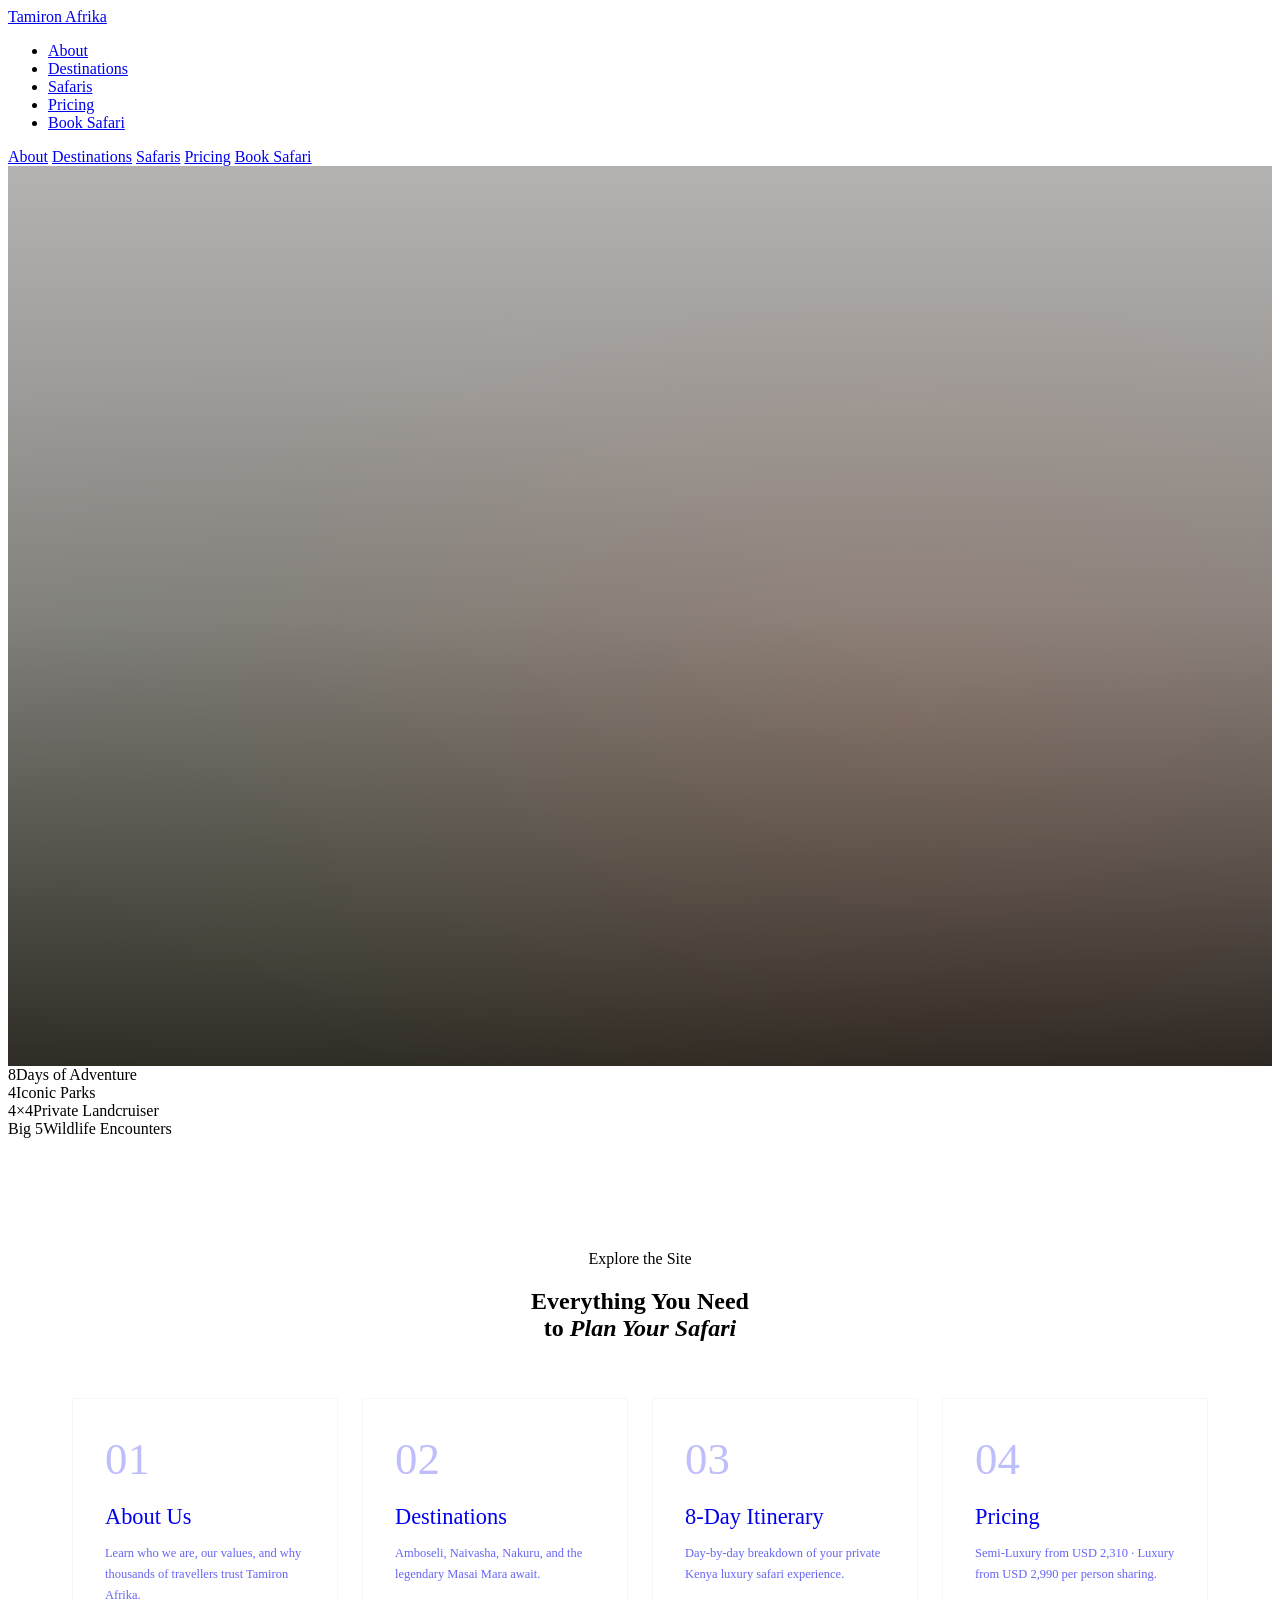
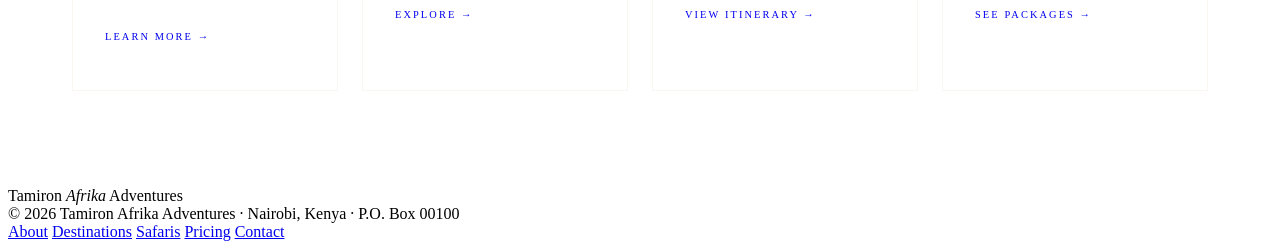
==== Index.HTML @ 61989f5f "first commit" ====
<!DOCTYPE html>
<html lang="en">
<head>
  <meta charset="UTF-8">
  <meta name="viewport" content="width=device-width, initial-scale=1.0">
  <title>Tamiron Afrika Adventures — Private Luxury Safaris in Kenya</title>
  <link rel="stylesheet" href="css/style.css">
  <style>
    /* ── HERO ── */
    #hero {
      position: relative;
      height: 100vh;
      min-height: 680px;
      display: flex;
      align-items: center;
      justify-content: center;
      overflow: hidden;
    }

    .hero-bg {
      position: absolute;
      inset: 0;
      background:
        radial-gradient(ellipse at 70% 60%, rgba(212,98,42,0.12) 0%, transparent 60%),
        radial-gradient(ellipse at 20% 80%, rgba(74,92,58,0.18) 0%, transparent 50%),
        linear-gradient(180deg, rgba(15,10,5,0.3) 0%, rgba(15,10,5,0.5) 50%, rgba(15,10,5,0.9) 100%),
        url('https://www.awf.org/sites/default/files/2025-08/Ariel%20Gakunga_KE_Amboseli%20Recce_March_2025--2%20%281%29-2.jpg');
      background-size: cover;
      background-position: center bottom;
      transform: scale(1.05);
      transition: transform 8s ease-out;
    }

    #hero.loaded .hero-bg { transform: scale(1); }

    .hero-content {
      position: relative;
      z-index: 2;
      text-align: center;
      padding: 0 2rem;
      max-width: 900px;
    }

    .hero-eyebrow {
      font-size: 0.7rem;
      letter-spacing: 0.35em;
      text-transform: uppercase;
      color: var(--gold);
      margin-bottom: 1.6rem;
      opacity: 0;
      transform: translateY(20px);
      animation: fadeUp 0.9s 0.3s forwards;
    }

    .hero-title {
      font-family: 'Cormorant Garamond', serif;
      font-size: clamp(3.2rem, 7vw, 6.5rem);
      font-weight: 300;
      line-height: 1.05;
      color: var(--ivory);
      margin-bottom: 1.6rem;
      opacity: 0;
      transform: translateY(30px);
      animation: fadeUp 1s 0.55s forwards;
    }

    .hero-title em { font-style: italic; color: var(--sand); }

    .hero-sub {
      font-size: 0.82rem;
      letter-spacing: 0.15em;
      color: var(--fog);
      opacity: 0;
      max-width: 520px;
      margin: 0 auto 2.8rem;
      animation: fadeUp 0.9s 0.8s forwards;
      transform: translateY(20px);
    }

    .hero-actions {
      display: flex;
      gap: 1.2rem;
      justify-content: center;
      flex-wrap: wrap;
      opacity: 0;
      animation: fadeUp 0.9s 1.05s forwards;
      transform: translateY(20px);
    }

    .hero-scroll {
      position: absolute;
      bottom: 2.5rem;
      left: 50%;
      transform: translateX(-50%);
      display: flex;
      flex-direction: column;
      align-items: center;
      gap: 0.5rem;
      opacity: 0;
      animation: fadeIn 1s 1.6s forwards;
    }

    .hero-scroll span {
      font-size: 0.6rem;
      letter-spacing: 0.3em;
      text-transform: uppercase;
      color: var(--sand);
    }

    .scroll-line {
      width: 1px;
      height: 40px;
      background: linear-gradient(var(--gold), transparent);
      animation: scrollPulse 2s infinite;
    }

    /* ── QUICK LINKS GRID ── */
    .quick-links {
      background: var(--night);
      padding: 6rem 4rem;
    }

    .quick-links-header {
      text-align: center;
      margin-bottom: 3.5rem;
    }

    .quick-grid {
      display: grid;
      grid-template-columns: repeat(4, 1fr);
      gap: 1.5rem;
      max-width: 1300px;
      margin: 0 auto;
    }

    .quick-card {
      border: 1px solid rgba(212,184,150,0.12);
      padding: 2.4rem 2rem;
      text-decoration: none;
      display: block;
      transition: border-color 0.3s, transform 0.3s;
      position: relative;
      overflow: hidden;
    }

    .quick-card::before {
      content: '';
      position: absolute;
      inset: 0;
      background: rgba(191,155,77,0.04);
      opacity: 0;
      transition: opacity 0.3s;
    }

    .quick-card:hover { border-color: rgba(212,184,150,0.4); transform: translateY(-4px); }
    .quick-card:hover::before { opacity: 1; }

    .quick-card-num {
      font-family: 'Cormorant Garamond', serif;
      font-size: 2.8rem;
      color: var(--gold);
      opacity: 0.25;
      line-height: 1;
      margin-bottom: 1.2rem;
    }

    .quick-card-title {
      font-family: 'Cormorant Garamond', serif;
      font-size: 1.4rem;
      font-weight: 300;
      color: var(--ivory);
      margin-bottom: 0.6rem;
    }

    .quick-card-desc {
      font-size: 0.78rem;
      color: var(--fog);
      opacity: 0.6;
      line-height: 1.7;
    }

    .quick-card-arrow {
      margin-top: 1.5rem;
      font-size: 0.65rem;
      letter-spacing: 0.2em;
      text-transform: uppercase;
      color: var(--gold);
    }

    @media (max-width: 900px) { .quick-grid { grid-template-columns: 1fr 1fr; } }
    @media (max-width: 500px) { .quick-grid { grid-template-columns: 1fr; } }
  </style>
</head>
<body>

  <!-- NAV -->
  <div class="cursor" id="cursor"></div>
  <div class="cursor-ring" id="cursorRing"></div>

  <nav id="navbar">
    <a href="index.html" class="nav-logo">Tamiron <span>Afrika</span></a>
    <ul class="nav-links">
      <li><a href="pages/about.html">About</a></li>
      <li><a href="pages/destinations.html">Destinations</a></li>
      <li><a href="pages/safaris.html">Safaris</a></li>
      <li><a href="pages/pricing.html">Pricing</a></li>
      <li><a href="pages/book.html" class="nav-cta">Book Safari</a></li>
    </ul>
    <div class="hamburger" id="hamburger">
      <span></span><span></span><span></span>
    </div>
  </nav>

  <div class="mobile-nav" id="mobileNav">
    <a href="pages/about.html"        onclick="closeMobileNav()">About</a>
    <a href="pages/destinations.html" onclick="closeMobileNav()">Destinations</a>
    <a href="pages/safaris.html"      onclick="closeMobileNav()">Safaris</a>
    <a href="pages/pricing.html"      onclick="closeMobileNav()">Pricing</a>
    <a href="pages/book.html"         onclick="closeMobileNav()">Book Safari</a>
  </div>

  <!-- HERO -->
  <section id="hero">
    <div class="hero-bg"></div>
    <div class="hero-content">
      <p class="hero-eyebrow">Nairobi, Kenya · Est. Private Luxury Safaris</p>
      <h1 class="hero-title">Discover the <em>Wild Heart</em><br>of Africa</h1>
      <p class="hero-sub">Private luxury safaris across Kenya's most breathtaking landscapes — Amboseli, Naivasha, Nakuru &amp; the Masai Mara.</p>
      <div class="hero-actions">
        <a href="pages/safaris.html"  class="btn-primary">Explore Safaris</a>
        <a href="pages/book.html"     class="btn-ghost">Request a Quote</a>
      </div>
    </div>
    <div class="hero-scroll">
      <span>Scroll</span>
      <div class="scroll-line"></div>
    </div>
  </section>

  <!-- STATS STRIP -->
  <div class="stats-strip">
    <div class="stat reveal"><span class="stat-num">8</span><span class="stat-label">Days of Adventure</span></div>
    <div class="stat reveal"><span class="stat-num">4</span><span class="stat-label">Iconic Parks</span></div>
    <div class="stat reveal"><span class="stat-num">4×4</span><span class="stat-label">Private Landcruiser</span></div>
    <div class="stat reveal"><span class="stat-num">Big 5</span><span class="stat-label">Wildlife Encounters</span></div>
  </div>

  <!-- QUICK LINKS -->
  <div class="quick-links">
    <div class="quick-links-header reveal">
      <p class="section-label">Explore the Site</p>
      <h2 class="section-title" style="text-align:center">Everything You Need<br>to <em>Plan Your Safari</em></h2>
    </div>
    <div class="quick-grid">
      <a href="pages/about.html" class="quick-card reveal">
        <div class="quick-card-num">01</div>
        <h3 class="quick-card-title">About Us</h3>
        <p class="quick-card-desc">Learn who we are, our values, and why thousands of travellers trust Tamiron Afrika.</p>
        <p class="quick-card-arrow">Learn More →</p>
      </a>
      <a href="pages/destinations.html" class="quick-card reveal">
        <div class="quick-card-num">02</div>
        <h3 class="quick-card-title">Destinations</h3>
        <p class="quick-card-desc">Amboseli, Naivasha, Nakuru, and the legendary Masai Mara await.</p>
        <p class="quick-card-arrow">Explore →</p>
      </a>
      <a href="pages/safaris.html" class="quick-card reveal">
        <div class="quick-card-num">03</div>
        <h3 class="quick-card-title">8-Day Itinerary</h3>
        <p class="quick-card-desc">Day-by-day breakdown of your private Kenya luxury safari experience.</p>
        <p class="quick-card-arrow">View Itinerary →</p>
      </a>
      <a href="pages/pricing.html" class="quick-card reveal">
        <div class="quick-card-num">04</div>
        <h3 class="quick-card-title">Pricing</h3>
        <p class="quick-card-desc">Semi-Luxury from USD 2,310 · Luxury from USD 2,990 per person sharing.</p>
        <p class="quick-card-arrow">See Packages →</p>
      </a>
    </div>
  </div>

  <!-- FOOTER -->
  <footer>
    <div>
      <div class="footer-logo">Tamiron <em>Afrika</em> Adventures</div>
      <div class="footer-copy">© 2026 Tamiron Afrika Adventures · Nairobi, Kenya · P.O. Box 00100</div>
    </div>
    <div class="footer-links">
      <a href="pages/about.html">About</a>
      <a href="pages/destinations.html">Destinations</a>
      <a href="pages/safaris.html">Safaris</a>
      <a href="pages/pricing.html">Pricing</a>
      <a href="pages/book.html">Contact</a>
    </div>
  </footer>

  <script src="js/main.js"></script>
</body>
</html>
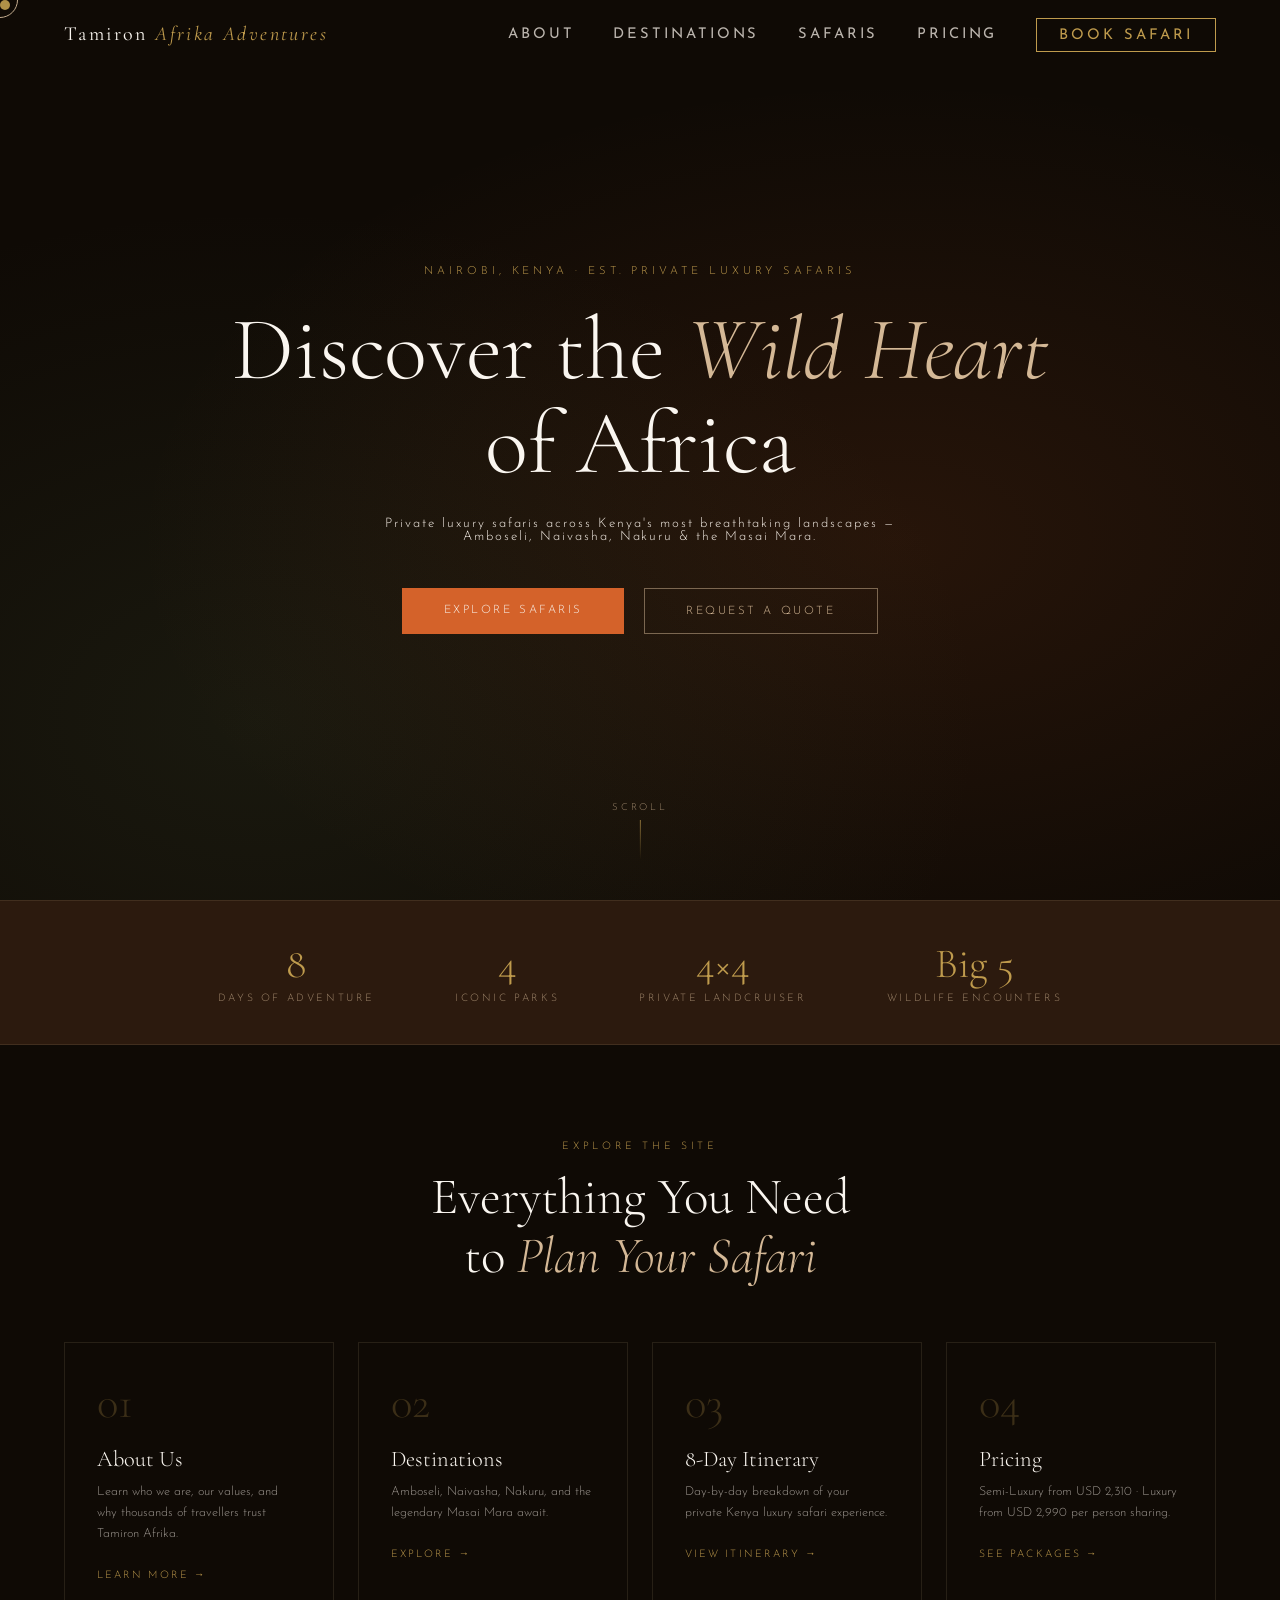
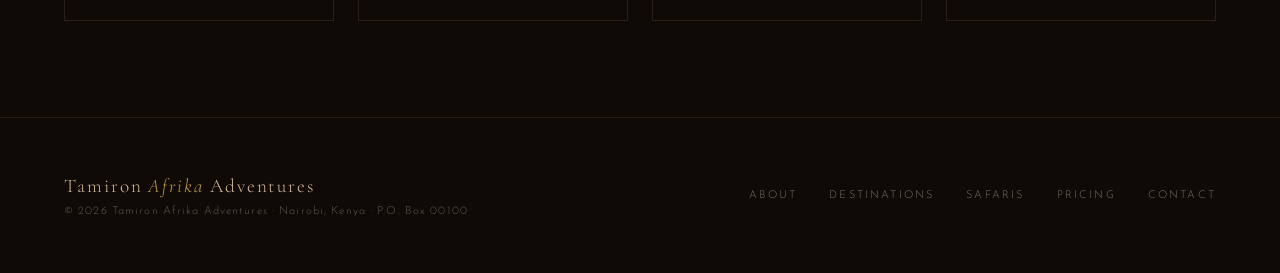
==== commit 00869010: "better styling" ====
--- a/Index.HTML
+++ b/Index.HTML
@@ -4,7 +4,494 @@
   <meta charset="UTF-8">
   <meta name="viewport" content="width=device-width, initial-scale=1.0">
   <title>Tamiron Afrika Adventures — Private Luxury Safaris in Kenya</title>
-  <link rel="stylesheet" href="css/style.css">
+  <style>
+/* ============================================================
+   TAMIRON AFRIKA ADVENTURES — style.css
+   Shared stylesheet for all pages
+   ============================================================ */
+
+/* ── GOOGLE FONTS ── */
+@import url('https://fonts.googleapis.com/css2?family=Cormorant+Garamond:ital,wght@0,300;0,400;0,600;1,300;1,400&family=Josefin+Sans:wght@200;300;400;600&display=swap');
+
+/* ── DESIGN TOKENS ── */
+:root {
+  --sand:     #D4B896;
+  --earth:    #8B5E3C;
+  --savannah: #C8A96E;
+  --dusk:     #2C1A0E;
+  --night:    #0F0A05;
+  --fog:      #F5EEE6;
+  --moss:     #4A5C3A;
+  --flame:    #D4622A;
+  --ivory:    #FAF6F0;
+  --gold:     #BF9B4D;
+}
+
+/* ── RESET ── */
+*, *::before, *::after {
+  margin: 0;
+  padding: 0;
+  box-sizing: border-box;
+}
+
+html {
+  scroll-behavior: smooth;
+  font-size: 16px;
+}
+
+body {
+  background: var(--night);
+  color: var(--fog);
+  font-family: 'Josefin Sans', sans-serif;
+  font-weight: 300;
+  overflow-x: hidden;
+  cursor: none;
+}
+
+img {
+  display: block;
+  max-width: 100%;
+}
+
+a {
+  color: inherit;
+  text-decoration: none;
+}
+
+/* ── CUSTOM CURSOR ── */
+.cursor {
+  position: fixed;
+  width: 10px;
+  height: 10px;
+  background: var(--gold);
+  border-radius: 50%;
+  pointer-events: none;
+  z-index: 9999;
+  transition: transform 0.1s ease;
+  mix-blend-mode: difference;
+}
+
+.cursor-ring {
+  position: fixed;
+  width: 36px;
+  height: 36px;
+  border: 1px solid var(--sand);
+  border-radius: 50%;
+  pointer-events: none;
+  z-index: 9998;
+  transition: all 0.18s ease;
+  mix-blend-mode: difference;
+}
+
+/* ── NAVIGATION ── */
+nav {
+  position: fixed;
+  top: 0;
+  left: 0;
+  right: 0;
+  z-index: 100;
+  padding: 1.4rem 4rem;
+  display: flex;
+  justify-content: space-between;
+  align-items: center;
+  transition: background 0.4s ease, padding 0.3s ease;
+}
+
+nav.scrolled {
+  background: rgba(92, 61, 30, 0.95);
+  backdrop-filter: blur(12px);
+  padding: 1rem 4rem;
+  border-bottom: 1px solid rgba(212, 184, 150, 0.15);
+}
+
+.nav-logo {
+  font-family: 'Cormorant Garamond', serif;
+  font-size: 1.25rem;
+  letter-spacing: 0.12em;
+  color: var(--ivory);
+  text-decoration: none;
+  font-weight: 400;
+}
+
+.nav-logo span {
+  color: var(--gold);
+  font-style: italic;
+}
+
+.nav-links {
+  display: flex;
+  gap: 2.4rem;
+  list-style: none;
+}
+
+.nav-links a {
+  color: var(--fog);
+  text-decoration: none;
+  font-size: 0.92rem;
+  letter-spacing: 0.2em;
+  text-transform: uppercase;
+  opacity: 0.75;
+  font-weight: 400;
+  transition: opacity 0.2s, color 0.2s;
+}
+
+.nav-links a:hover {
+  opacity: 1;
+  color: var(--gold);
+}
+
+.nav-links a.active {
+  opacity: 1;
+  color: var(--gold);
+}
+
+.nav-cta {
+  background: transparent;
+  border: 1px solid var(--gold);
+  color: var(--gold) !important;
+  padding: 0.55rem 1.4rem !important;
+  opacity: 1 !important;
+  transition: background 0.25s, color 0.25s !important;
+}
+
+.nav-cta:hover {
+  background: var(--gold) !important;
+  color: var(--night) !important;
+}
+
+/* Hamburger */
+.hamburger {
+  display: none;
+  flex-direction: column;
+  gap: 5px;
+  cursor: pointer;
+}
+
+.hamburger span {
+  width: 24px;
+  height: 1px;
+  background: var(--fog);
+  transition: all 0.3s;
+}
+
+/* ── MOBILE NAV OVERLAY ── */
+.mobile-nav {
+  display: none;
+  position: fixed;
+  inset: 0;
+  z-index: 90;
+  background: rgba(15, 10, 5, 0.98);
+  flex-direction: column;
+  align-items: center;
+  justify-content: center;
+  gap: 2.5rem;
+}
+
+.mobile-nav.open {
+  display: flex;
+}
+
+.mobile-nav a {
+  font-family: 'Cormorant Garamond', serif;
+  font-size: 2rem;
+  font-weight: 300;
+  color: var(--fog);
+  text-decoration: none;
+  letter-spacing: 0.08em;
+  transition: color 0.2s;
+}
+
+.mobile-nav a:hover {
+  color: var(--gold);
+}
+
+/* ── FOOTER ── */
+footer {
+  background: var(--night);
+  border-top: 1px solid rgba(212, 184, 150, 0.1);
+  padding: 3.5rem 4rem;
+  display: grid;
+  grid-template-columns: 1fr auto;
+  align-items: center;
+  gap: 2rem;
+}
+
+.footer-logo {
+  font-family: 'Cormorant Garamond', serif;
+  font-size: 1.2rem;
+  color: var(--sand);
+  letter-spacing: 0.1em;
+  margin-bottom: 0.5rem;
+}
+
+.footer-logo em {
+  color: var(--gold);
+  font-style: italic;
+}
+
+.footer-copy {
+  font-size: 0.7rem;
+  color: var(--fog);
+  opacity: 0.35;
+  letter-spacing: 0.1em;
+}
+
+.footer-links {
+  display: flex;
+  gap: 2rem;
+}
+
+.footer-links a {
+  font-size: 0.68rem;
+  letter-spacing: 0.2em;
+  text-transform: uppercase;
+  color: var(--fog);
+  opacity: 0.45;
+  text-decoration: none;
+  transition: opacity 0.2s;
+}
+
+.footer-links a:hover {
+  opacity: 0.9;
+}
+
+/* ── SHARED SECTION BASE ── */
+section {
+  padding: 7rem 4rem;
+}
+
+.section-label {
+  font-size: 0.65rem;
+  letter-spacing: 0.35em;
+  text-transform: uppercase;
+  color: var(--gold);
+  margin-bottom: 1rem;
+}
+
+.section-title {
+  font-family: 'Cormorant Garamond', serif;
+  font-size: clamp(2.2rem, 4vw, 3.4rem);
+  font-weight: 300;
+  line-height: 1.15;
+  color: var(--ivory);
+  margin-bottom: 1.5rem;
+}
+
+.section-title em {
+  font-style: italic;
+  color: var(--sand);
+}
+
+.section-body {
+  font-size: 0.88rem;
+  line-height: 1.9;
+  color: var(--fog);
+  opacity: 0.8;
+  max-width: 540px;
+}
+
+/* ── BUTTONS ── */
+.btn-primary {
+  background: var(--flame);
+  color: var(--ivory);
+  padding: 1rem 2.6rem;
+  font-family: 'Josefin Sans', sans-serif;
+  font-size: 0.72rem;
+  letter-spacing: 0.22em;
+  text-transform: uppercase;
+  border: none;
+  cursor: pointer;
+  text-decoration: none;
+  transition: background 0.25s, transform 0.2s;
+  display: inline-block;
+}
+
+.btn-primary:hover {
+  background: var(--earth);
+  transform: translateY(-2px);
+}
+
+.btn-ghost {
+  background: transparent;
+  color: var(--sand);
+  border: 1px solid rgba(212, 184, 150, 0.5);
+  padding: 1rem 2.6rem;
+  font-family: 'Josefin Sans', sans-serif;
+  font-size: 0.72rem;
+  letter-spacing: 0.22em;
+  text-transform: uppercase;
+  cursor: pointer;
+  text-decoration: none;
+  transition: border-color 0.25s, color 0.25s, transform 0.2s;
+  display: inline-block;
+}
+
+.btn-ghost:hover {
+  border-color: var(--sand);
+  color: var(--ivory);
+  transform: translateY(-2px);
+}
+
+/* ── SCROLL REVEAL ── */
+.reveal {
+  opacity: 0;
+  transform: translateY(30px);
+  transition: opacity 0.7s ease, transform 0.7s ease;
+}
+
+.reveal.visible {
+  opacity: 1;
+  transform: none;
+}
+
+/* ── PAGE HERO (inner pages) ── */
+.page-hero {
+  position: relative;
+  height: 38vh;
+  min-height: 280px;
+  display: flex;
+  align-items: flex-end;
+  justify-content: flex-start;
+  overflow: hidden;
+  padding: 3.5rem 4rem;
+}
+
+.page-hero-bg {
+  position: absolute;
+  inset: 0;
+  background-size: cover;
+  background-position: center;
+  transform: scale(1.04);
+  transition: transform 8s ease-out;
+}
+
+.page-hero-bg::after {
+  content: '';
+  position: absolute;
+  inset: 0;
+  background: linear-gradient(
+    to bottom,
+    rgba(15, 10, 5, 0.4) 0%,
+    rgba(15, 10, 5, 0.75) 100%
+  );
+}
+
+.page-hero.loaded .page-hero-bg {
+  transform: scale(1);
+}
+
+.page-hero-content {
+  position: relative;
+  z-index: 2;
+}
+
+.page-hero-eyebrow {
+  font-size: 0.65rem;
+  letter-spacing: 0.35em;
+  text-transform: uppercase;
+  color: var(--gold);
+  margin-bottom: 0.6rem;
+}
+
+.page-hero-title {
+  font-family: 'Cormorant Garamond', serif;
+  font-size: clamp(2.4rem, 5vw, 4.2rem);
+  font-weight: 300;
+  color: var(--ivory);
+  line-height: 1.05;
+}
+
+.page-hero-title em {
+  color: var(--sand);
+  font-style: italic;
+}
+
+/* ── KEYFRAMES ── */
+@keyframes fadeUp {
+  to { opacity: 1; transform: translateY(0); }
+}
+
+@keyframes fadeIn {
+  to { opacity: 0.7; }
+}
+
+@keyframes scrollPulse {
+  0%, 100% { opacity: 1; transform: scaleY(1); }
+  50%       { opacity: 0.4; transform: scaleY(0.7); }
+}
+
+/* ── STATS STRIP ── */
+.stats-strip {
+  background: var(--dusk);
+  border-top: 1px solid rgba(212, 184, 150, 0.12);
+  border-bottom: 1px solid rgba(212, 184, 150, 0.12);
+  padding: 2.4rem 4rem;
+  display: flex;
+  justify-content: center;
+  gap: 5rem;
+  flex-wrap: wrap;
+}
+
+.stat {
+  text-align: center;
+}
+
+.stat-num {
+  font-family: 'Cormorant Garamond', serif;
+  font-size: 2.6rem;
+  font-weight: 300;
+  color: var(--gold);
+  display: block;
+}
+
+.stat-label {
+  font-size: 0.65rem;
+  letter-spacing: 0.25em;
+  text-transform: uppercase;
+  color: var(--sand);
+  opacity: 0.7;
+}
+
+/* ── RESPONSIVE ── */
+@media (max-width: 1050px) {
+  #about         { grid-template-columns: 1fr; gap: 4rem; padding: 5rem 2.5rem; }
+  .itin-layout   { grid-template-columns: 1fr; gap: 2rem; }
+  .pricing-grid  { grid-template-columns: 1fr; max-width: 480px; }
+  .contact-wrap  { grid-template-columns: 1fr; gap: 3.5rem; }
+  .incl-layout   { grid-template-columns: 1fr; }
+  .dest-grid     { grid-template-columns: repeat(2, 1fr); }
+  .about-img-wrap { max-width: 500px; }
+}
+
+@media (max-width: 768px) {
+  nav, nav.scrolled { padding: 1.2rem 2rem; }
+  .nav-links        { display: none; }
+  .hamburger        { display: flex; }
+
+  section,
+  #about,
+  #itinerary,
+  #inclusions       { padding: 5rem 2rem; }
+
+  .stats-strip      { padding: 2rem; gap: 2.5rem; }
+  .dest-grid        { grid-template-columns: 1fr 1fr; gap: 0.8rem; }
+  .form-row         { grid-template-columns: 1fr; }
+  footer            { grid-template-columns: 1fr; gap: 1.5rem; }
+  .footer-links     { flex-wrap: wrap; gap: 1.2rem; }
+
+  #contact,
+  #pricing,
+  #destinations     { padding: 5rem 2rem; }
+
+  .page-hero        { padding: 2.5rem 2rem; }
+}
+
+@media (max-width: 480px) {
+  .dest-grid      { grid-template-columns: 1fr; }
+  .hero-actions   { flex-direction: column; align-items: center; }
+  .about-features { grid-template-columns: 1fr; }
+}
+  </style>
   <style>
     /* ── HERO ── */
     #hero {
@@ -198,7 +685,7 @@
   <div class="cursor-ring" id="cursorRing"></div>
 
   <nav id="navbar">
-    <a href="index.html" class="nav-logo">Tamiron <span>Afrika</span></a>
+    <a href="index.html" class="nav-logo">Tamiron <span>Afrika Adventures</span></a>
     <ul class="nav-links">
       <li><a href="pages/about.html">About</a></li>
       <li><a href="pages/destinations.html">Destinations</a></li>
@@ -294,6 +781,127 @@
     </div>
   </footer>
 
-  <script src="js/main.js"></script>
+  <script>
+/* ============================================================
+   TAMIRON AFRIKA ADVENTURES — main.js
+   Shared scripts for all pages
+   ============================================================ */
+
+/* ── CUSTOM CURSOR ── */
+(function initCursor() {
+  const cursor = document.getElementById('cursor');
+  const ring   = document.getElementById('cursorRing');
+  if (!cursor || !ring) return;
+
+  let mx = 0, my = 0, rx = 0, ry = 0;
+
+  document.addEventListener('mousemove', e => {
+    mx = e.clientX;
+    my = e.clientY;
+    cursor.style.left = mx - 5 + 'px';
+    cursor.style.top  = my - 5 + 'px';
+  });
+
+  (function animateRing() {
+    rx += (mx - rx - 18) * 0.18;
+    ry += (my - ry - 18) * 0.18;
+    ring.style.left = rx + 'px';
+    ring.style.top  = ry + 'px';
+    requestAnimationFrame(animateRing);
+  })();
+
+  document.querySelectorAll('a, button, input, select, textarea').forEach(el => {
+    el.addEventListener('mouseenter', () => {
+      cursor.style.transform = 'scale(2)';
+      ring.style.transform   = 'scale(1.5)';
+    });
+    el.addEventListener('mouseleave', () => {
+      cursor.style.transform = 'scale(1)';
+      ring.style.transform   = 'scale(1)';
+    });
+  });
+})();
+
+/* ── NAV SCROLL ── */
+(function initNav() {
+  const navbar = document.getElementById('navbar');
+  if (!navbar) return;
+  window.addEventListener('scroll', () => {
+    navbar.classList.toggle('scrolled', window.scrollY > 60);
+  });
+})();
+
+/* ── HERO KEN BURNS ── */
+(function initHero() {
+  const hero = document.getElementById('hero');
+  if (!hero) return;
+  window.addEventListener('load', () => hero.classList.add('loaded'));
+})();
+
+/* ── PAGE HERO KEN BURNS ── */
+(function initPageHero() {
+  const ph = document.querySelector('.page-hero');
+  if (!ph) return;
+  window.addEventListener('load', () => ph.classList.add('loaded'));
+})();
+
+/* ── HAMBURGER MENU ── */
+(function initHamburger() {
+  const hamburger = document.getElementById('hamburger');
+  const mobileNav = document.getElementById('mobileNav');
+  if (!hamburger || !mobileNav) return;
+
+  hamburger.addEventListener('click', () => mobileNav.classList.toggle('open'));
+
+  // expose globally so inline onclick="closeMobileNav()" works
+  window.closeMobileNav = () => mobileNav.classList.remove('open');
+})();
+
+/* ── SCROLL REVEAL ── */
+(function initReveal() {
+  const observer = new IntersectionObserver(entries => {
+    entries.forEach(e => {
+      if (e.isIntersecting) {
+        e.target.classList.add('visible');
+        observer.unobserve(e.target);
+      }
+    });
+  }, { threshold: 0.1, rootMargin: '0px 0px -40px 0px' });
+
+  document.querySelectorAll('.reveal').forEach(el => observer.observe(el));
+
+  // Stagger stats strip
+  document.querySelectorAll('.stats-strip .stat').forEach((el, i) => {
+    el.style.transitionDelay = (i * 0.12) + 's';
+  });
+
+  // Stagger destination cards
+  document.querySelectorAll('.dest-card').forEach((el, i) => {
+    el.style.transitionDelay = (i * 0.1) + 's';
+  });
+})();
+
+/* ── ITINERARY TABS ── */
+(function initItineraryTabs() {
+  window.showDay = function(index) {
+    document.querySelectorAll('.itin-day-btn').forEach((btn, i) =>
+      btn.classList.toggle('active', i === index)
+    );
+    document.querySelectorAll('.itin-panel').forEach((panel, i) =>
+      panel.classList.toggle('active', i === index)
+    );
+  };
+})();
+
+/* ── CONTACT FORM ── */
+(function initForm() {
+  window.handleSubmit = function(e) {
+    e.preventDefault();
+    e.target.style.display = 'none';
+    const success = document.getElementById('form-success');
+    if (success) success.style.display = 'block';
+  };
+})();
+  </script>
 </body>
 </html>
